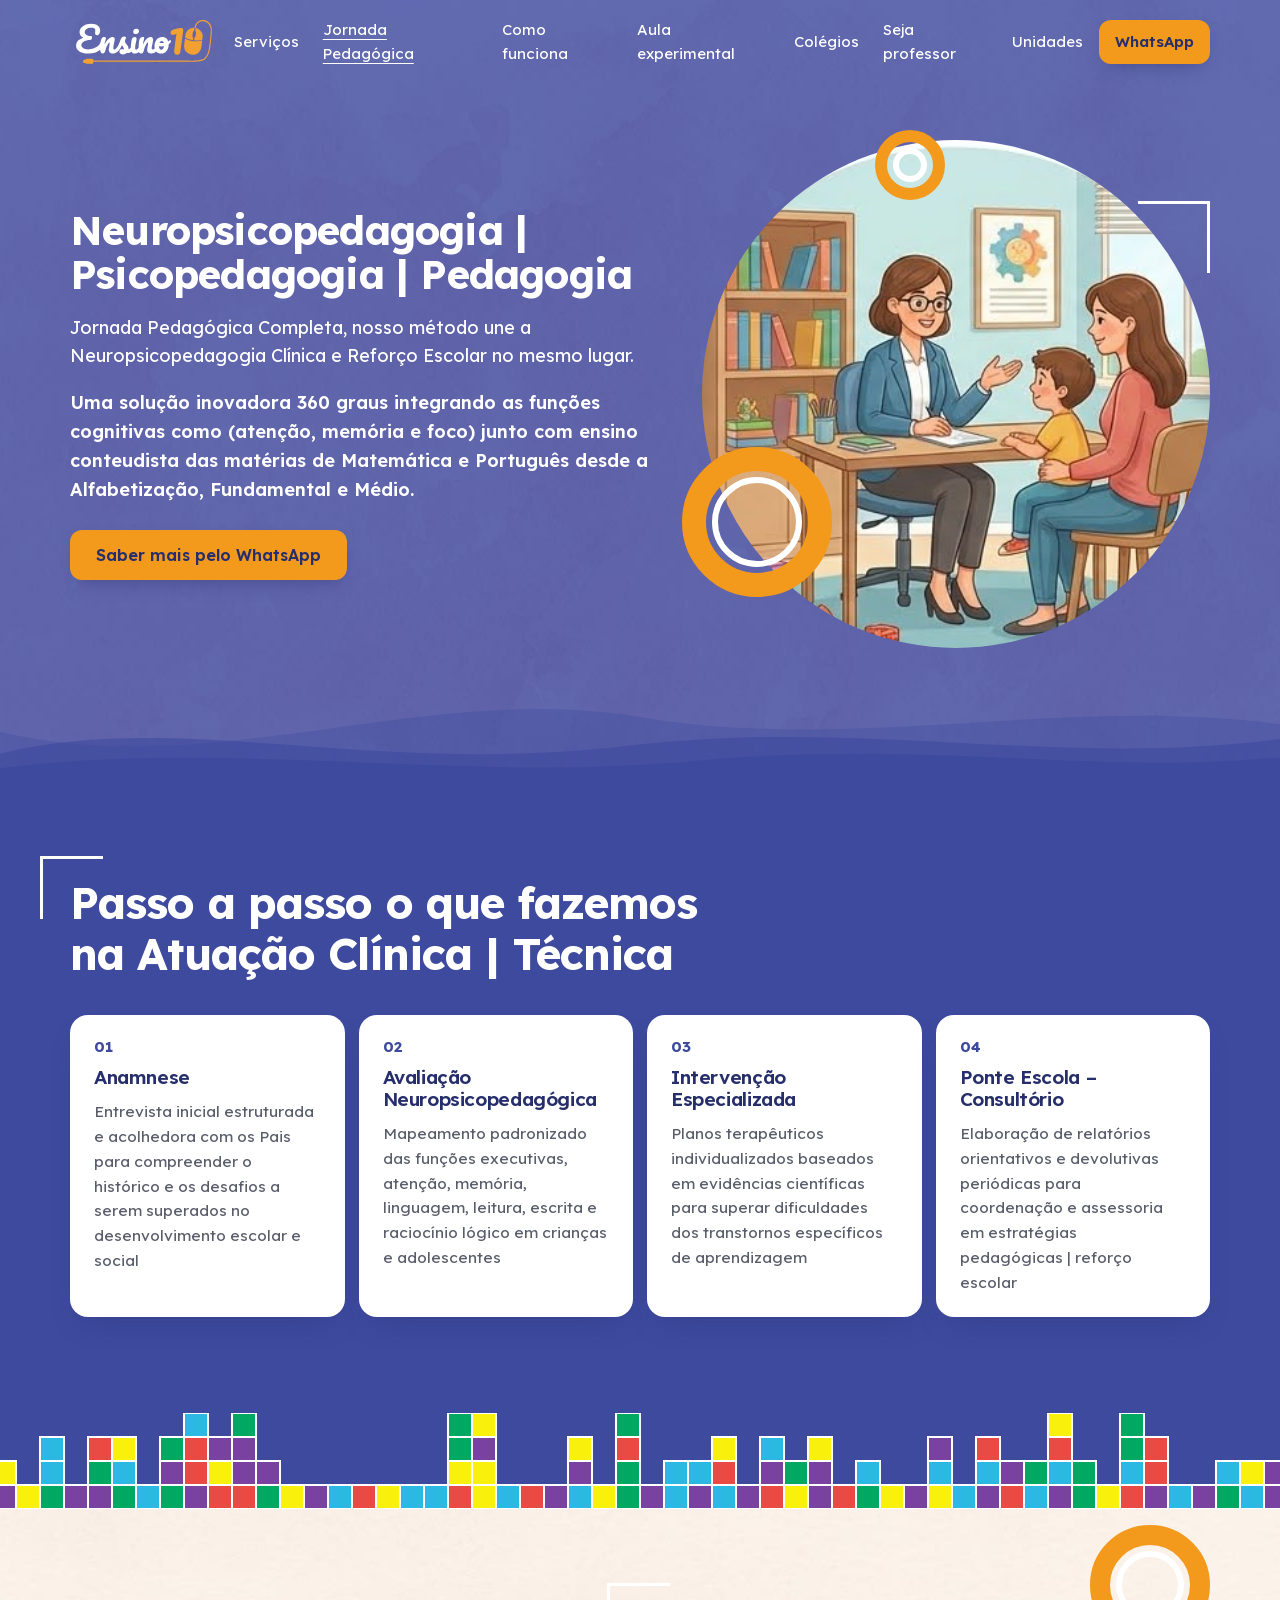
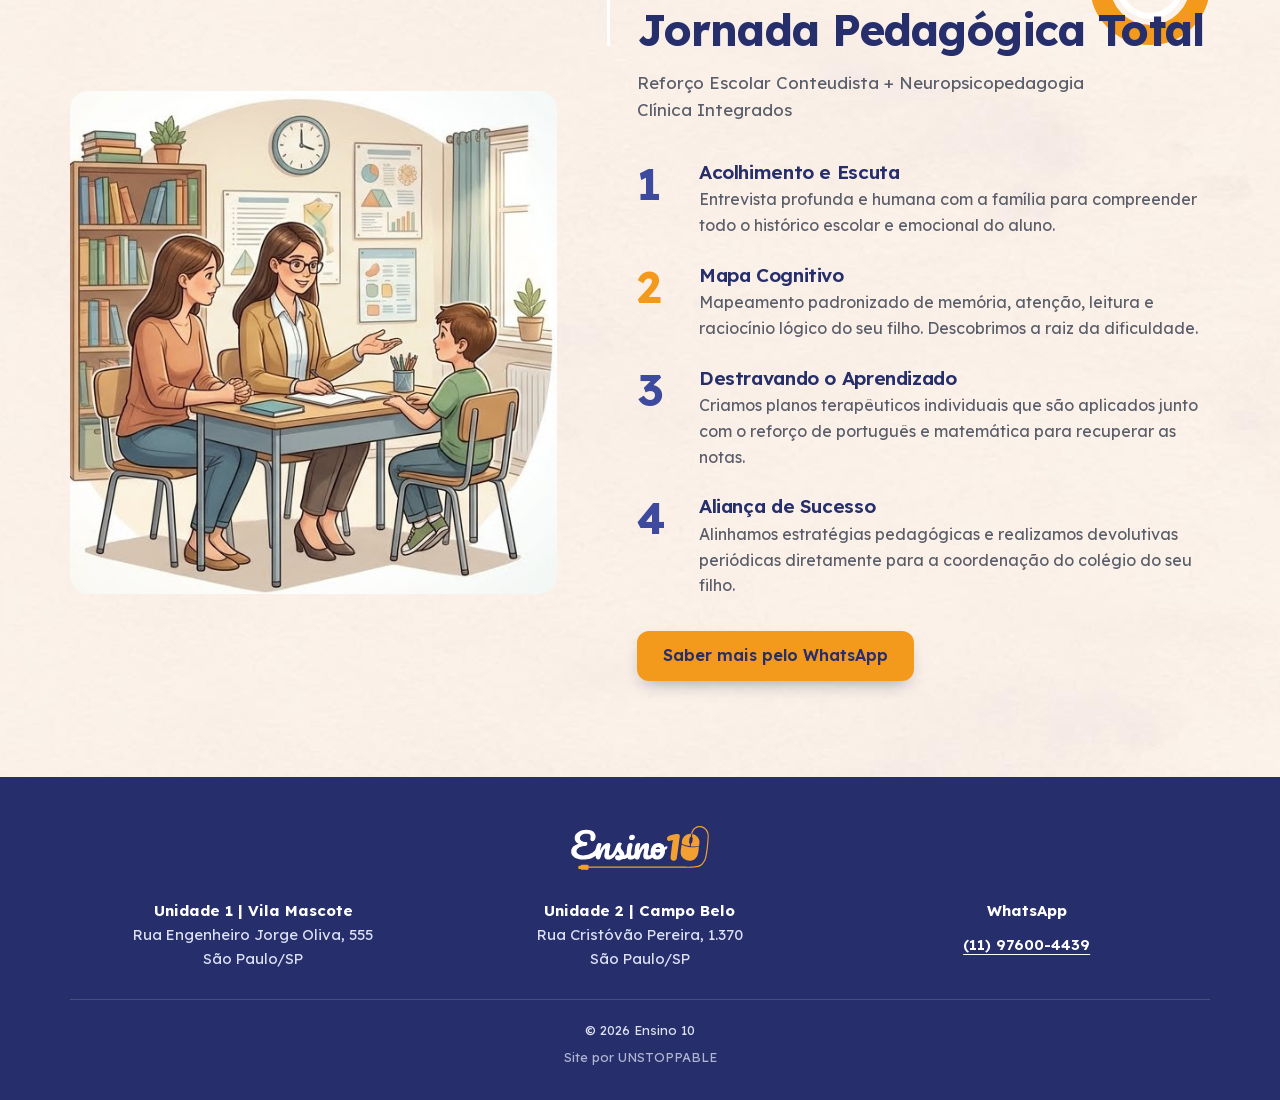
==== jornada-pedagogica.html @ ff5917b1 "feat: pagina da jornada pedagogica, card e faixa na home e menu do celular" ====
<!doctype html>
<html lang="pt-BR">
  <head>
    <meta charset="utf-8">
    <meta name="viewport" content="width=device-width, initial-scale=1, viewport-fit=cover">
    <title>Ensino 10 | Jornada Pedagógica Completa</title>
    <meta name="description" content="Jornada Pedagógica Completa, nosso método une a Neuropsicopedagogia Clínica e Reforço Escolar no mesmo lugar.">
    <link rel="canonical" href="https://ensino10.com.br/jornada-pedagogica.html">
    <meta property="og:type" content="website">
    <meta property="og:locale" content="pt_BR">
    <meta property="og:site_name" content="Ensino 10">
    <meta property="og:url" content="https://ensino10.com.br/jornada-pedagogica.html">
    <meta property="og:title" content="Ensino 10 | Jornada Pedagógica Completa">
    <meta property="og:description" content="Jornada Pedagógica Completa, nosso método une a Neuropsicopedagogia Clínica e Reforço Escolar no mesmo lugar.">
    <meta property="og:image" content="https://ensino10.com.br/og-ensino10.png">
    <meta property="og:image:width" content="1200">
    <meta property="og:image:height" content="630">
    <meta property="og:image:alt" content="Logo da Ensino 10">
    <meta name="theme-color" content="#5F65AA">
    <link rel="icon" href="icone.png" type="image/png">
    <link rel="apple-touch-icon" href="icone.png">
    <link rel="preload" href="lexend-latin.woff2" as="font" type="font/woff2" crossorigin>
    <link rel="preload" href="textura-hero.jpg?v=2" as="image">
    <link rel="stylesheet" href="style.css?v=13">
    <script src="script.js?v=6" defer></script>
  </head>
  <body>
    <a class="pular" href="#conteudo">Pular para o conteúdo</a>

    <header class="topo">
      <div class="wrap topo-in">
        <a class="marca" href="./"><img src="logo-ensino10-branco.svg" alt="Ensino 10" width="210" height="65"></a>
        <button class="btn btn-branco btn-menu" type="button" aria-label="Menu" aria-expanded="false" aria-controls="menu">
          <svg viewBox="0 0 24 24" width="22" height="22" aria-hidden="true"><path d="M3 6h18M3 12h18M3 18h18" fill="none" stroke="currentColor" stroke-width="2" stroke-linecap="round"/></svg>
        </button>
        <nav id="menu" aria-label="Seções">
          <a href="./#servicos">Serviços</a>
          <a href="jornada-pedagogica.html" aria-current="page">Jornada Pedagógica</a>
          <a href="./#como-funciona">Como funciona</a>
          <a href="./#aula-experimental">Aula experimental</a>
          <a href="./#colegios">Colégios</a>
          <a href="./#seja-professor">Seja professor</a>
          <a href="./#unidades">Unidades</a>
        </nav>
        <a class="btn btn-topo" href="https://wa.me/5511976004439" target="_blank" rel="noopener noreferrer">WhatsApp</a>
      </div>
    </header>

    <main id="conteudo">
      <section class="hero" id="inicio">
        <div class="wrap hero-grid">
          <div class="hero-texto">
            <h1 class="h1-longo">Neuropsicopedagogia&nbsp;| Psicopedagogia&nbsp;| Pedagogia</h1>
            <p>Jornada Pedagógica Completa, nosso método une a Neuropsicopedagogia Clínica e Reforço Escolar no mesmo lugar.</p>
            <p class="solucao">Uma solução inovadora 360 graus integrando as funções cognitivas como (atenção, memória e foco) junto com ensino conteudista das matérias de Matemática e Português desde a Alfabetização, Fundamental e Médio.</p>
            <a class="btn" href="https://wa.me/5511976004439?text=Ol%C3%A1!%20Quero%20saber%20sobre%20a%20Jornada%20Pedag%C3%B3gica%20Completa." target="_blank" rel="noopener noreferrer">Saber mais pelo WhatsApp</a>
          </div>
          <div class="hero-foto">
            <span class="anel anel-hero1" aria-hidden="true"></span>
            <span class="anel anel-hero2" aria-hidden="true"></span>
            <span class="cantoneira-hero" aria-hidden="true"></span>
            <img class="arte-redonda" src="fotos/jornada-atuacao.jpg" alt="Ilustração de uma profissional conversando com um menino e a mãe dele em volta de uma mesa, numa sala com estante de livros" width="384" height="384">
          </div>
        </div>
        <svg class="ondas" viewBox="0 0 1440 120" preserveAspectRatio="none" aria-hidden="true">
          <path opacity=".35" d="M0 64C240 120 480 8 720 48s480-24 720 8v64H0z"/>
          <path opacity=".6" d="M0 88c200-48 420 24 700-8s480 24 740-8v48H0z"/>
          <path d="M0 104c260-32 520 16 780-8s460 16 660-4v28H0z"/>
        </svg>
      </section>

      <section class="secao marinho chamada" aria-labelledby="atuacao">
        <div class="wrap">
          <h2 class="titulo" id="atuacao">Passo a passo o que fazemos na Atuação Clínica&nbsp;| Técnica</h2>
          <ol class="caminhos">
            <li>
              <h3>Anamnese</h3>
              <p>Entrevista inicial estruturada e acolhedora com os Pais para compreender o histórico e os desafios a serem superados no desenvolvimento escolar e social</p>
            </li>
            <li>
              <h3>Avaliação Neuropsicopedagógica</h3>
              <p>Mapeamento padronizado das funções executivas, atenção, memória, linguagem, leitura, escrita e raciocínio lógico em crianças e adolescentes</p>
            </li>
            <li>
              <h3>Intervenção Especializada</h3>
              <p>Planos terapêuticos individualizados baseados em evidências científicas para superar dificuldades dos transtornos específicos de aprendizagem</p>
            </li>
            <li>
              <h3>Ponte Escola&nbsp;– Consultório</h3>
              <p>Elaboração de relatórios orientativos e devolutivas periódicas para coordenação e assessoria em estratégias pedagógicas&nbsp;| reforço escolar</p>
            </li>
          </ol>
        </div>
      </section>
      <div class="tetris marinho" aria-hidden="true"></div>

      <section class="secao creme" aria-labelledby="jornada">
        <div class="wrap duas como">
          <span class="anel anel-direita" aria-hidden="true"></span>
          <img class="foto-como" src="fotos/jornada-total.jpg" alt="Ilustração de uma professora conversando com uma mãe e um menino em volta de uma mesa de estudos, numa sala com estante, relógio e cartazes" width="548" height="566" loading="lazy">
          <div>
            <h2 class="titulo" id="jornada">Jornada Pedagógica Total</h2>
            <p class="intro">Reforço Escolar Conteudista + Neuropsicopedagogia Clínica Integrados</p>
            <ol class="passos">
              <li>
                <h3>Acolhimento e Escuta</h3>
                <p>Entrevista profunda e humana com a família para compreender todo o histórico escolar e emocional do aluno.</p>
              </li>
              <li>
                <h3>Mapa Cognitivo</h3>
                <p>Mapeamento padronizado de memória, atenção, leitura e raciocínio lógico do seu filho. Descobrimos a raiz da dificuldade.</p>
              </li>
              <li>
                <h3>Destravando o Aprendizado</h3>
                <p>Criamos planos terapêuticos individuais que são aplicados junto com o reforço de português e matemática para recuperar as notas.</p>
              </li>
              <li>
                <h3>Aliança de Sucesso</h3>
                <p>Alinhamos estratégias pedagógicas e realizamos devolutivas periódicas diretamente para a coordenação do colégio do seu filho.</p>
              </li>
            </ol>
            <div class="professor-cta">
              <a class="btn" href="https://wa.me/5511976004439?text=Ol%C3%A1!%20Quero%20saber%20sobre%20a%20Jornada%20Pedag%C3%B3gica%20Completa." target="_blank" rel="noopener noreferrer">Saber mais pelo WhatsApp</a>
            </div>
          </div>
        </div>
      </section>
    </main>

    <footer class="rodape">
      <div class="wrap">
        <img class="rodape-logo" src="logo-ensino10-branco.svg" alt="Ensino 10" width="210" height="65" loading="lazy">
        <div class="rodape-grid">
          <p><strong>Unidade 1&nbsp;| Vila Mascote</strong><br>Rua Engenheiro Jorge Oliva, 555<br>São Paulo/SP</p>
          <p><strong>Unidade 2&nbsp;| Campo Belo</strong><br>Rua Cristóvão Pereira, 1.370<br>São Paulo/SP</p>
          <p><strong>WhatsApp</strong><br><a href="https://wa.me/5511976004439" target="_blank" rel="noopener noreferrer">(11) 97600-4439</a></p>
        </div>
        <p class="rodape-fim">© <span data-ano>2026</span> Ensino 10 <span class="credito">Site por UNSTOPPABLE</span></p>
      </div>
    </footer>
  </body>
</html>
---- style.css ----
/* Fonte e variáveis */
@font-face {
  font-family: Lexend;
  src: url('lexend-latin.woff2') format('woff2');
  font-weight: 300 700;
  font-display: swap;
}

:root {
  --marinho: #3E4A9E;
  --laranja: #F39A1D;
  --escuro: #262E6B;
  --claro: #DDE1F5;
  --titulo: #262E6B;
  --texto: #5A5E6B;
  --pep: #EEF0F9;
  --cinza: #F8F8F8;
  --borda: #AEB4D2;
  --topo: 68px;
  --pad: 64px;
  --onda: 56px;
  --raio: 18px;
  --sombra: 0 14px 30px -14px rgba(38, 46, 107, .4);
}

@media (min-width: 960px) {
  :root {
    --topo: 84px;
    --pad: 96px;
    --onda: 110px;
  }
}

/* Base */
* {
  box-sizing: border-box;
}

html {
  scroll-behavior: smooth;
  scroll-padding-top: var(--topo);
  -webkit-text-size-adjust: 100%;
}

body {
  margin: 0;
  background: #fff;
  color: var(--texto);
  font: 400 16px/1.6 Lexend, system-ui, sans-serif;
}

main {
  overflow: hidden;
  overflow: clip;
}

h1,
h2,
h3,
p,
blockquote,
ul,
ol {
  margin: 0;
  padding: 0;
}

ul,
ol {
  list-style: none;
}

h1,
h2,
h3 {
  color: var(--titulo);
  font-weight: 700;
  line-height: 1.15;
  letter-spacing: -.02em;
  text-wrap: balance;
}

h2 {
  font-size: 30px;
}

h3 {
  font-size: 19px;
  font-weight: 600;
}

a {
  color: inherit;
  text-underline-offset: 4px;
}

img {
  display: block;
  max-width: 100%;
  height: auto;
}

button,
input {
  font: inherit;
}

a,
button,
input {
  -webkit-tap-highlight-color: transparent;
  touch-action: manipulation;
}

address {
  font-style: normal;
}

:focus-visible {
  outline: 3px solid var(--marinho);
  outline-offset: 3px;
}

/* Nas áreas de fundo escuro o contorno do foco fica branco */
.topo :focus-visible,
.hero :focus-visible,
.form-texto :focus-visible,
.chamada :focus-visible,
.unidade.marinho :focus-visible,
.rodape :focus-visible {
  outline-color: #fff;
}

.wrap {
  position: relative;
  width: min(1140px, 100% - 32px);
  margin-inline: auto;
}

@media (min-width: 960px) {
  h2 {
    font-size: 44px;
  }
}

/* Botões: texto escuro no laranja (o branco não passa no contraste) */
.btn {
  display: inline-flex;
  align-items: center;
  justify-content: center;
  min-height: 50px;
  padding: 12px 26px;
  border: 0;
  border-radius: 12px;
  background: var(--laranja);
  color: var(--escuro);
  font-weight: 600;
  text-align: center;
  text-decoration: none;
  box-shadow: 0 8px 18px -8px rgba(38, 46, 107, .5);
  cursor: pointer;
  transition: background-color .2s, transform .2s;
}

.btn:hover {
  background: #F7AE48;
}

.btn:active {
  transform: translateY(1px);
}

.btn-p {
  min-height: 44px;
  padding: 10px 18px;
  font-size: 14.5px;
}

.btn-topo {
  min-height: 44px;
  padding: 10px 16px;
  font-size: 15px;
}

.btn-branco {
  background: #fff;
}

.btn-branco:hover {
  background: var(--cinza);
}

.btn-largo {
  width: 100%;
}

.btn-marinho {
  background: var(--escuro);
  color: #fff;
}

.btn-marinho:hover {
  background: var(--marinho);
}

/* Estrelas das avaliações */
.estrelas {
  color: var(--laranja);
  letter-spacing: .1em;
}

/* Anéis, cantoneiras e títulos */
.anel {
  position: absolute;
  width: 84px;
  aspect-ratio: 1;
  border: 14px solid var(--laranja);
  border-radius: 50%;
  pointer-events: none;
}

.anel::after {
  content: '';
  position: absolute;
  inset: 4px;
  border: 4px solid #fff;
  border-radius: 50%;
}

.anel-claro {
  border-color: #fff;
}

.anel-claro::after {
  border-color: var(--laranja);
}

.anel-hero1 {
  left: 0;
  bottom: 8%;
  width: 76px;
}

.anel-hero2 {
  left: 30%;
  top: 0;
  width: 44px;
  border-width: 8px;
}

.anel-hero2::after {
  inset: 3px;
  border-width: 3px;
}

.anel-faixa {
  right: 0;
  top: -12px;
  width: 40px;
  border-width: 7px;
  border-color: #fff;
}

.anel-faixa::after {
  inset: 3px;
  border-width: 3px;
  border-color: var(--marinho);
}

.anel-direita {
  right: 0;
  top: calc(16px - var(--pad));
}

.cantoneira-hero {
  position: absolute;
  right: 2%;
  top: 10%;
  width: 52px;
  height: 52px;
  border-top: 3px solid #fff;
  border-right: 3px solid #fff;
}

.titulo {
  position: relative;
}

.titulo::before {
  content: '';
  position: absolute;
  left: -10px;
  top: -16px;
  width: 48px;
  height: 48px;
  border-top: 3px solid #fff;
  border-left: 3px solid #fff;
}

.centro {
  text-align: center;
}

@media (min-width: 960px) {
  .anel {
    width: 120px;
    border-width: 20px;
  }

  .anel::after {
    inset: 6px;
    border-width: 6px;
  }

  .anel-hero1 {
    left: -4%;
    bottom: 10%;
    width: 150px;
    border-width: 24px;
  }

  .anel-hero2 {
    left: 34%;
    top: -2%;
    width: 70px;
    border-width: 12px;
  }

  .anel-faixa {
    width: 52px;
    border-width: 9px;
    right: 4%;
    top: -8px;
  }

  .cantoneira-hero {
    width: 72px;
    height: 72px;
    right: 0;
    top: 12%;
  }

  .titulo::before {
    left: -30px;
    top: -22px;
    width: 60px;
    height: 60px;
  }
}

/* Seções: espaçamento, fundos e colunas (os fundos também valem para os separadores e os cards) */
.secao {
  padding: var(--pad) 0;
}

.creme {
  background: #F9F0E8 url('textura-creme.jpg?v=2') center / cover;
}

.laranja-tex {
  background: #F6DFC3 url('textura-laranja.jpg') center / cover;
}

.destaque {
  background: var(--laranja);
}

.pep {
  background: var(--pep);
}

.cinza {
  background: var(--cinza);
}

.marinho {
  background-color: var(--marinho);
  color: #fff;
}

.laranja {
  background-color: var(--laranja);
  color: var(--escuro);
}

.marinho .titulo,
.faixa-marinho .titulo {
  color: #fff;
}

.intro {
  max-width: 46ch;
  margin-top: 14px;
  font-size: 17px;
}

.duas {
  display: grid;
  gap: 36px;
}

@media (min-width: 960px) {
  .duas {
    grid-template-columns: 1fr 1fr;
    gap: 80px;
  }
}

/* Separador Tetris: os blocos vêm do script.js */
.tetris {
  height: 64px;
}

.tetris svg {
  display: block;
  width: 100%;
  height: 100%;
}

.tetris rect {
  stroke: #fff;
  stroke-width: 2;
}

.tetris.anima rect {
  opacity: 0;
  transform: translateY(-120px);
}

.tetris.anima.visivel rect {
  animation: cair .55s cubic-bezier(.3, 1.25, .6, 1) forwards;
  animation-delay: calc(var(--i) * 35ms);
}

@keyframes cair {
  to {
    opacity: 1;
    transform: none;
  }
}

@media (min-width: 960px) {
  .tetris {
    height: 96px;
  }
}

/* Link para pular para o conteúdo */
.pular {
  position: fixed;
  left: 16px;
  top: -80px;
  z-index: 30;
  padding: 12px 16px;
  background: var(--marinho);
  color: #fff;
}

.pular:focus {
  top: 12px;
}

/* Topo: divide a textura com o hero, alinhada para não ter emenda */
.topo,
.hero {
  background: #5F65AA url('textura-hero.jpg?v=2') center top / max(1500px, 100%) auto;
}

.topo {
  position: sticky;
  top: 0;
  z-index: 20;
}

.topo-in {
  display: flex;
  align-items: center;
  justify-content: space-between;
  gap: 16px;
  min-height: var(--topo);
}

.marca {
  display: flex;
  align-items: center;
  min-height: 44px;
}

.marca img {
  width: 118px;
}

.topo nav {
  display: none;
}

.topo nav a {
  display: flex;
  align-items: center;
  min-height: 44px;
  color: #fff;
  text-decoration: none;
}

.topo nav a:hover {
  color: var(--laranja);
}

/* Página atual: sublinhado, porque o laranja não passa no contraste sobre a textura do topo */
.topo nav a[aria-current] {
  text-decoration: underline;
}

/* No HTML o botão vem antes da lista, para o teclado chegar nos links depois de abrir; na tela, fica no fim */
.btn-menu {
  order: 1;
  width: 44px;
  min-height: 44px;
  padding: 0;
}

@media (max-width: 959.98px) {
  .topo-in {
    gap: 8px;
  }

  .marca {
    margin-right: auto;
  }

  .menu-aberto nav {
    display: grid;
    position: absolute;
    top: 100%;
    left: -16px;
    right: -16px;
    padding: 8px 16px 16px;
    background: var(--escuro);
  }
}

@media (min-width: 960px) {
  .marca img {
    width: 150px;
  }

  .topo nav {
    display: flex;
    gap: 24px;
    font-size: 15px;
  }

  .btn-menu {
    display: none;
  }
}

/* Hero */
.hero {
  position: relative;
  padding: 32px 0 calc(var(--onda) + 24px);
  background-position: center calc(var(--topo) * -1);
  color: #fff;
}

.hero-grid {
  display: grid;
  gap: 24px;
}

.hero h1 {
  color: #fff;
  font-size: clamp(32px, 8.4vw, 54px);
  line-height: 1.1;
}

/* Título da Jornada: "Neuropsicopedagogia" não quebra e precisa caber na coluna */
.hero .h1-longo {
  font-size: clamp(24px, 7.6vw, 40px);
}

.hero-texto p {
  max-width: 36em;
  margin-top: 18px;
  font-size: 17px;
}

.solucao {
  font-weight: 600;
}

.hero-texto .btn {
  width: 100%;
  margin-top: 26px;
}

/* Números da escola: branco, porque o laranja não passa no contraste sobre a textura */
.numeros {
  display: flex;
  gap: 20px;
  margin-top: 26px;
}

.numeros li {
  display: grid;
  font-size: 15px;
  line-height: 1.3;
}

.numeros li + li {
  padding-left: 20px;
  border-left: 2px solid var(--laranja);
}

.numeros strong {
  font-size: clamp(28px, 7vw, 40px);
  line-height: 1.1;
  letter-spacing: -.02em;
}

.hero-texto .nota {
  display: flex;
  flex-wrap: wrap;
  align-items: center;
  gap: 4px 12px;
  margin-top: 22px;
  font-size: 15px;
}

.nota strong {
  font-size: 24px;
}

.hero-foto {
  position: relative;
  width: min(100%, 520px);
  margin-inline: auto;
}

.hero-foto img {
  width: 100%;
}

.hero-foto .arte-redonda {
  border-radius: 50%;
}

.ondas {
  position: absolute;
  left: 0;
  bottom: -1px;
  width: 100%;
  height: var(--onda);
  fill: var(--marinho);
}

@media (min-width: 640px) {
  .hero-texto .btn {
    width: auto;
  }
}

@media (min-width: 960px) {
  .hero {
    padding-top: 56px;
  }

  .hero-grid {
    grid-template-columns: 1.15fr 1fr;
    align-items: center;
    gap: 48px;
  }

  .hero-texto p {
    font-size: 18px;
  }
}

/* Serviços */
.faixa-marinho {
  padding: 20px 0 120px;
  background: var(--marinho);
}

.servicos {
  padding-bottom: var(--pad);
}

.cards {
  display: grid;
  gap: 24px;
  margin-top: -120px;
}

.card {
  display: flex;
  flex-direction: column;
  align-items: center;
  gap: 14px;
  text-align: center;
}

.card-foto {
  width: 100%;
  aspect-ratio: 3/2;
  object-fit: cover;
  border: 10px solid #fff;
  border-radius: var(--raio);
  background: #fff;
  box-shadow: var(--sombra);
}

.card-arte {
  display: grid;
  place-items: center;
  background-color: var(--laranja);
  background-image: url('padrao.png');
  color: var(--escuro);
  font-size: 44px;
  font-weight: 700;
}

.card h3 {
  margin-top: 10px;
  font-size: 20px;
}

.card p {
  padding: 0 10px;
  font-size: 15.5px;
}

.card .btn {
  margin-top: auto;
}

.card-destaque {
  padding: 10px 10px 24px;
  border: 3px solid var(--laranja);
  border-radius: calc(var(--raio) + 8px);
  background: #fff;
  box-shadow: var(--sombra);
}

.card-destaque .card-foto {
  border: 0;
  box-shadow: none;
}

.card-corpo {
  display: flex;
  flex-direction: column;
  align-items: center;
  gap: 12px;
}

.etiqueta {
  padding: 4px 12px;
  border-radius: 8px;
  background: var(--escuro);
  color: #fff;
  font-size: 13px;
  font-weight: 600;
}

.card-destaque h3 {
  margin-top: 0;
}

@media (min-width: 640px) {
  .cards {
    grid-template-columns: repeat(2, minmax(0, 1fr));
  }

  .card-destaque {
    grid-column: 1/-1;
    display: grid;
    grid-template-columns: minmax(0, 1fr) minmax(0, 1.15fr);
    align-items: center;
    gap: 28px;
    padding: 10px 32px 10px 10px;
    text-align: left;
  }

  .card-destaque .card-corpo {
    align-items: flex-start;
  }

  .card-destaque p {
    padding: 0;
  }
}

@media (min-width: 960px) {
  .faixa-marinho {
    padding-top: 40px;
    padding-bottom: 150px;
  }

  .cards {
    grid-template-columns: repeat(3, minmax(0, 1fr));
    gap: 32px;
    margin-top: -150px;
  }

  .card-destaque {
    grid-template-columns: minmax(0, 1fr) minmax(0, 1.6fr);
    gap: 40px;
  }
}

/* Faixa da Jornada Pedagógica (home) */
.chamada-texto {
  max-width: 46ch;
  margin-bottom: 56px;
  color: #fff;
  font-size: 19px;
  font-weight: 600;
  line-height: 1.5;
}

@media (min-width: 960px) {
  .chamada-texto {
    font-size: 23px;
  }
}

/* Como funciona */
.foto-como {
  width: min(100%, 440px);
  margin-inline: auto;
  border-radius: var(--raio);
}

.passos {
  display: grid;
  gap: 26px;
  margin-top: 30px;
  counter-reset: passo;
}

.passos li {
  display: grid;
  grid-template-columns: 48px 1fr;
  align-content: start;
  column-gap: 14px;
  counter-increment: passo;
}

.passos li::before {
  content: counter(passo);
  grid-row: span 2;
  color: var(--marinho);
  font-size: 44px;
  font-weight: 700;
  line-height: 1;
}

.passos li:nth-child(2)::before {
  color: var(--laranja);
}

.passos p {
  margin-top: 4px;
}

@media (min-width: 960px) {
  .como {
    grid-template-columns: .85fr 1fr;
    align-items: center;
  }

  .foto-como {
    width: 100%;
  }

  .passos {
    padding-top: 8px;
  }
}

/* Método PEP */
.pilares-titulo {
  color: var(--texto);
  font-size: 15px;
}

.pilares {
  display: grid;
  grid-template-columns: repeat(2, minmax(0, 1fr));
  gap: 24px 16px;
  margin-top: 16px;
  counter-reset: pilar;
}

.pilares li {
  display: flex;
  flex-direction: column;
  align-items: center;
  gap: 12px;
  color: var(--titulo);
  font-weight: 600;
  text-align: center;
  counter-increment: pilar;
}

.pilares li::before {
  content: counter(pilar);
  display: grid;
  place-items: center;
  width: 64px;
  height: 64px;
  border: 4px solid #fff;
  border-radius: 14px;
  background: var(--laranja);
  color: var(--escuro);
  font-size: 26px;
  font-weight: 700;
  box-shadow: 0 8px 16px -10px rgba(38, 46, 107, .5);
}

.pilares li:nth-child(even)::before {
  background: var(--marinho);
  color: #fff;
}

.pilares li:last-child {
  grid-column: 1/-1;
}

@media (min-width: 960px) {
  .pilares {
    grid-template-columns: repeat(6, minmax(0, 1fr));
    align-self: center;
  }

  .pilares li {
    grid-column: span 2;
  }

  .pilares li:nth-child(4) {
    grid-column: 2/4;
  }

  .pilares li:last-child {
    grid-column: 4/6;
  }
}

/* Matérias */
.materias {
  display: grid;
  gap: 36px;
}

.lista-materias {
  display: grid;
  grid-template-columns: repeat(3, minmax(0, 1fr));
  gap: 28px 12px;
}

.lista-materias li {
  display: flex;
  flex-direction: column;
  align-items: center;
  gap: 10px;
  color: var(--titulo);
  font-size: 15px;
  font-weight: 600;
  text-align: center;
}

.lista-materias img {
  width: 56px;
  height: 56px;
}

@media (min-width: 960px) {
  .materias {
    grid-template-columns: 1.3fr 1fr;
    align-items: center;
  }

  .materias h2 {
    order: 2;
    text-align: center;
  }

  .lista-materias img {
    width: 64px;
    height: 64px;
  }
}

/* Aula experimental e formulário */
.form-texto p {
  margin-top: 12px;
  color: var(--claro);
  font-size: 17px;
}

.direto a {
  display: inline-flex;
  align-items: center;
  min-height: 44px;
  color: #fff;
  font-weight: 600;
}

.form {
  display: grid;
  gap: 22px;
  padding: 24px 18px;
  border-radius: var(--raio);
  background: #fff;
  color: var(--titulo);
  box-shadow: 0 24px 50px -24px rgba(0, 0, 0, .6);
}

.campo {
  display: grid;
  align-content: start;
  gap: 8px;
  min-width: 0;
  margin: 0;
  padding: 0;
  border: 0;
}

.campo label,
.campo legend {
  padding: 0;
  color: var(--escuro);
  font-size: 15px;
  font-weight: 600;
}

legend span {
  color: var(--texto);
  font-weight: 400;
}

.campo input:not([type=checkbox], [type=radio]) {
  width: 100%;
  height: 52px;
  padding: 10px 14px;
  border: 1.5px solid var(--borda);
  border-radius: 10px;
  background: #fff;
  color: var(--titulo);
}

.campo input:focus {
  border-color: var(--marinho);
}

input[type=date] {
  display: block;
  min-width: 0;
  appearance: none;
  -webkit-appearance: none;
  text-align: left;
}

input::-webkit-date-and-time-value {
  text-align: left;
}

.campo small {
  font-size: 13px;
}

.opcoes {
  display: flex;
  flex-wrap: wrap;
  gap: 8px;
  margin-top: 10px;
}

.opcao {
  position: relative;
}

.opcao input {
  position: absolute;
  inset: 0;
  width: 100%;
  height: 100%;
  margin: 0;
  opacity: 0;
  cursor: pointer;
}

.opcao span {
  display: flex;
  align-items: center;
  min-height: 44px;
  padding: 8px 16px;
  border: 1.5px solid var(--borda);
  border-radius: 10px;
  font-size: 15px;
  transition: background-color .2s, border-color .2s, color .2s;
}

.opcao:hover span {
  border-color: var(--marinho);
}

.opcao input:checked + span {
  border-color: var(--marinho);
  background: var(--marinho);
  color: #fff;
}

.opcao input:focus-visible + span {
  outline: 3px solid var(--laranja);
  outline-offset: 2px;
}

.form-nota {
  font-size: 13.5px;
}

#form-status a {
  display: inline-flex;
  align-items: center;
  min-height: 44px;
  color: var(--marinho);
  font-weight: 600;
}

@media (min-width: 640px) {
  .form {
    padding: 32px;
  }
}

@media (min-width: 960px) {
  .form-grid {
    grid-template-columns: .85fr 1.15fr;
  }

  .form-texto {
    position: sticky;
    top: 130px;
    align-self: start;
  }

  .form {
    grid-template-columns: 1fr 1fr;
    padding: 40px;
  }

  .form .largo,
  .form .btn,
  .form p,
  .form noscript {
    grid-column: 1/-1;
  }
}

/* Depoimentos */
.depoimentos {
  display: grid;
  gap: 72px 24px;
  margin-top: 80px;
}

.depo {
  position: relative;
  display: flex;
  flex-direction: column;
  align-items: center;
  gap: 10px;
  padding: 60px 24px 32px;
  border-radius: var(--raio);
  background-image: url('padrao.png');
  text-align: center;
  box-shadow: var(--sombra);
}

.avatar {
  position: absolute;
  left: 50%;
  top: 0;
  width: 88px;
  height: 88px;
  object-fit: cover;
  border: 6px solid #fff;
  border-radius: 50%;
  background: var(--laranja);
  transform: translate(-50%, -50%);
  box-shadow: 0 8px 18px -10px rgba(38, 46, 107, .5);
}

.depo h3 {
  color: inherit;
}

.depo .estrelas {
  font-size: 18px;
}

.depo.laranja .estrelas {
  color: var(--escuro);
}

.depo blockquote {
  font-size: 16px;
  font-style: italic;
}

@media (min-width: 640px) {
  .depoimentos {
    grid-template-columns: repeat(2, minmax(0, 1fr));
  }
}

/* Colégios atendidos */
.colegios {
  width: min(100%, 420px);
  margin: 36px auto 0;
}

@media (min-width: 640px) {
  .colegios {
    width: 100%;
    max-width: 1000px;
  }
}

/* Seja professor */
.destaque,
.destaque .titulo {
  color: var(--escuro);
}

.destaque h2 {
  font-size: clamp(34px, 8.6vw, 60px);
}

.destaque .intro {
  font-size: 18px;
}

.professora {
  display: none;
}

.caminhos {
  display: grid;
  gap: 14px;
  margin-top: 36px;
  counter-reset: caminho;
}

.caminhos li {
  display: flex;
  flex-direction: column;
  gap: 10px;
  padding: 22px 24px;
  border-radius: var(--raio);
  background: #fff;
  color: var(--escuro);
  font-size: 18px;
  font-weight: 600;
  line-height: 1.35;
  box-shadow: var(--sombra);
  counter-increment: caminho;
}

.caminhos li::before {
  content: '0' counter(caminho);
  color: var(--marinho);
  font-size: 15px;
  font-weight: 700;
}

.caminhos p {
  color: var(--texto);
  font-size: 15.5px;
  font-weight: 400;
  line-height: 1.6;
}

.professor-cta {
  display: flex;
  flex-direction: column;
  align-items: flex-start;
  gap: 4px;
  margin-top: 32px;
}

.email-texto {
  font-size: 15px;
}

.email-texto a {
  display: inline-flex;
  align-items: center;
  min-height: 44px;
  font-weight: 600;
  overflow-wrap: anywhere;
}

@media (min-width: 640px) {
  .caminhos {
    grid-template-columns: repeat(2, minmax(0, 1fr));
  }
}

@media (min-width: 960px) {
  .professor-topo {
    align-items: end;
  }

  .professora {
    display: block;
    justify-self: end;
    width: min(100%, 300px);
    margin-bottom: -36px;
  }

  .professora img {
    width: 100%;
  }

  .caminhos {
    grid-template-columns: repeat(4, minmax(0, 1fr));
  }
}

/* Unidades */
.unidades {
  display: grid;
  gap: 24px;
  margin-top: 40px;
}

.unidade {
  display: flex;
  flex-direction: column;
  align-items: center;
  gap: 12px;
  padding: 40px 24px;
  border-radius: var(--raio);
  background-image: url('padrao.png');
  text-align: center;
  box-shadow: var(--sombra);
}

.unidade h3 {
  color: inherit;
  font-size: 24px;
}

@media (min-width: 640px) {
  .unidades {
    grid-template-columns: repeat(2, minmax(0, 1fr));
  }
}

/* Rodapé */
.rodape {
  padding: 48px 0 32px;
  background: var(--escuro);
  color: var(--claro);
  text-align: center;
  font-size: 15px;
}

.rodape-logo {
  width: 150px;
  margin: 0 auto 28px;
}

.rodape-grid {
  display: grid;
  gap: 20px;
}

.rodape strong {
  color: #fff;
}

.rodape a {
  display: inline-flex;
  align-items: center;
  min-height: 44px;
  color: #fff;
  font-weight: 600;
}

.rodape-fim {
  margin-top: 28px;
  padding-top: 20px;
  border-top: 1px solid rgba(255, 255, 255, .15);
  font-size: 13px;
}

.credito {
  display: block;
  margin-top: 6px;
  opacity: .75;
}

@media (min-width: 640px) {
  .rodape-grid {
    grid-template-columns: repeat(3, minmax(0, 1fr));
  }
}

/* Movimento reduzido */
@media (prefers-reduced-motion: reduce) {
  html {
    scroll-behavior: auto;
  }

  * {
    transition: none !important;
  }

  .tetris rect {
    animation: none !important;
    opacity: 1 !important;
    transform: none !important;
  }
}
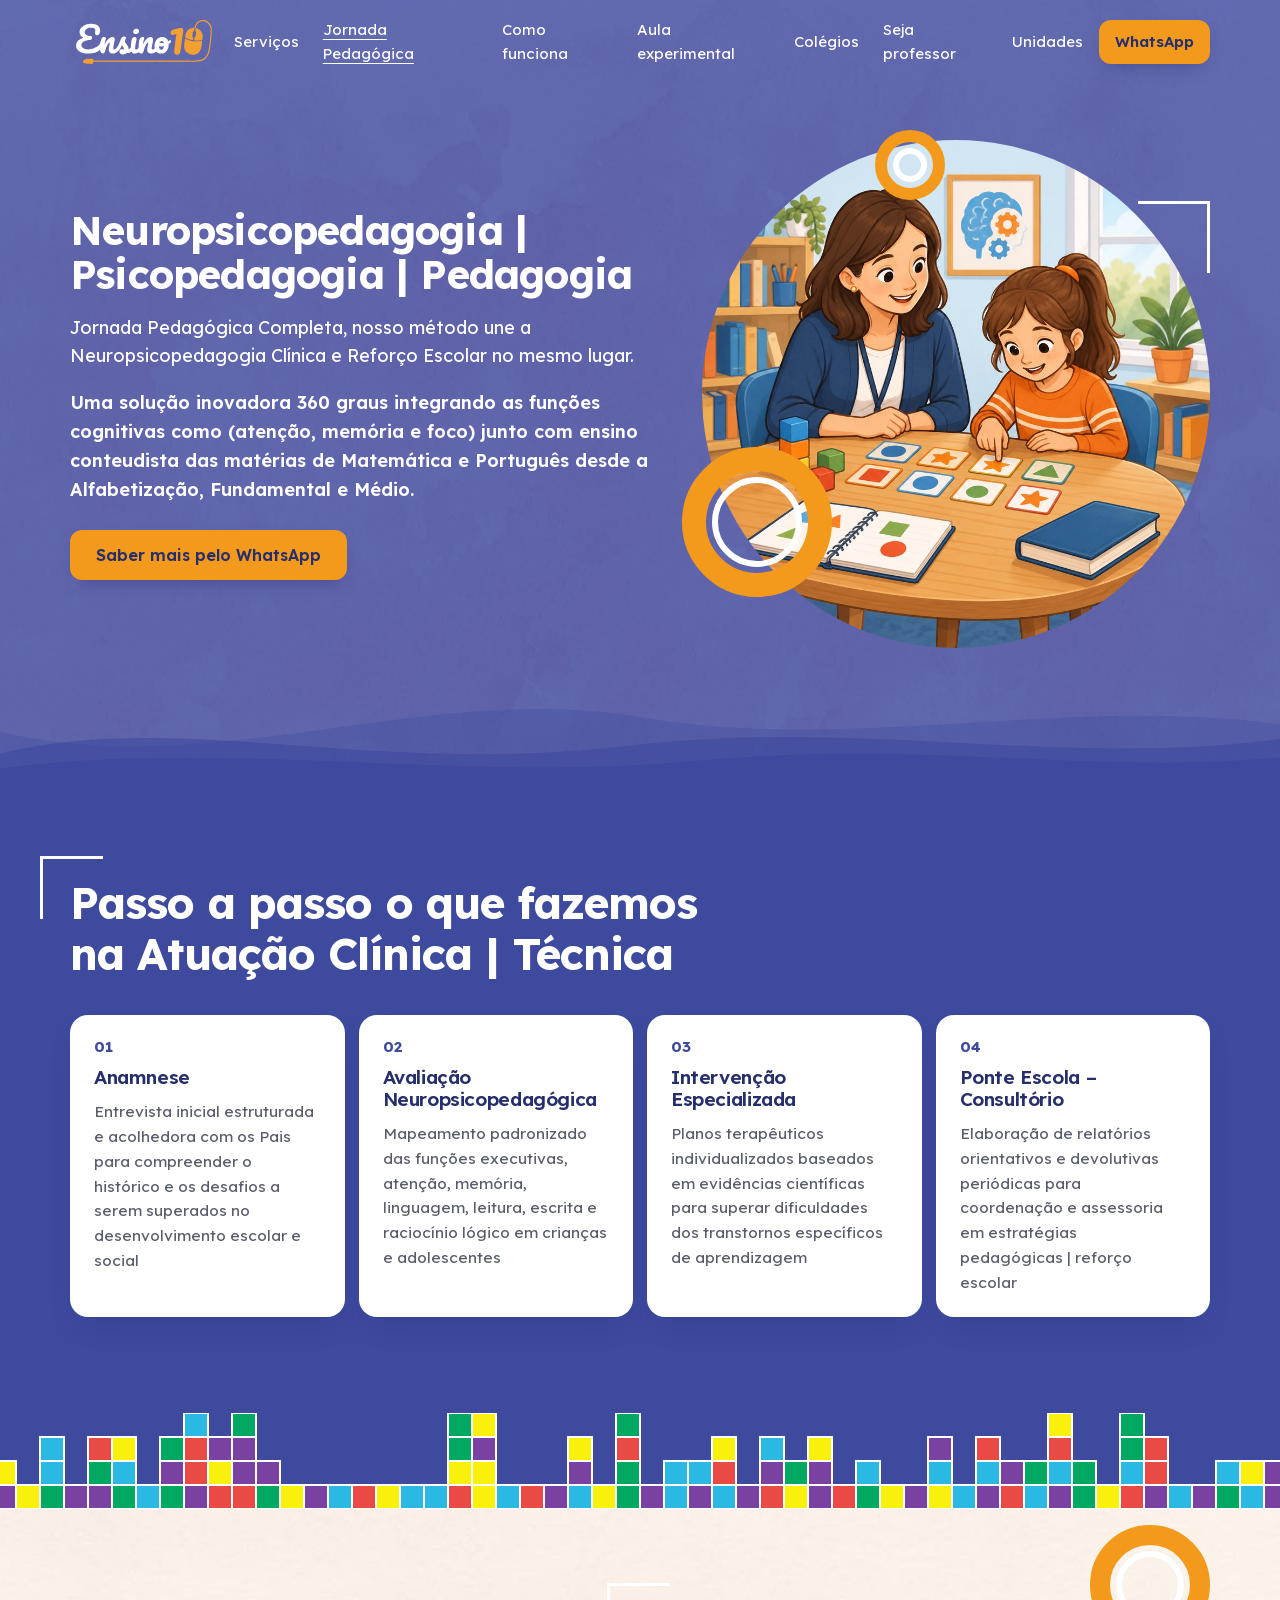
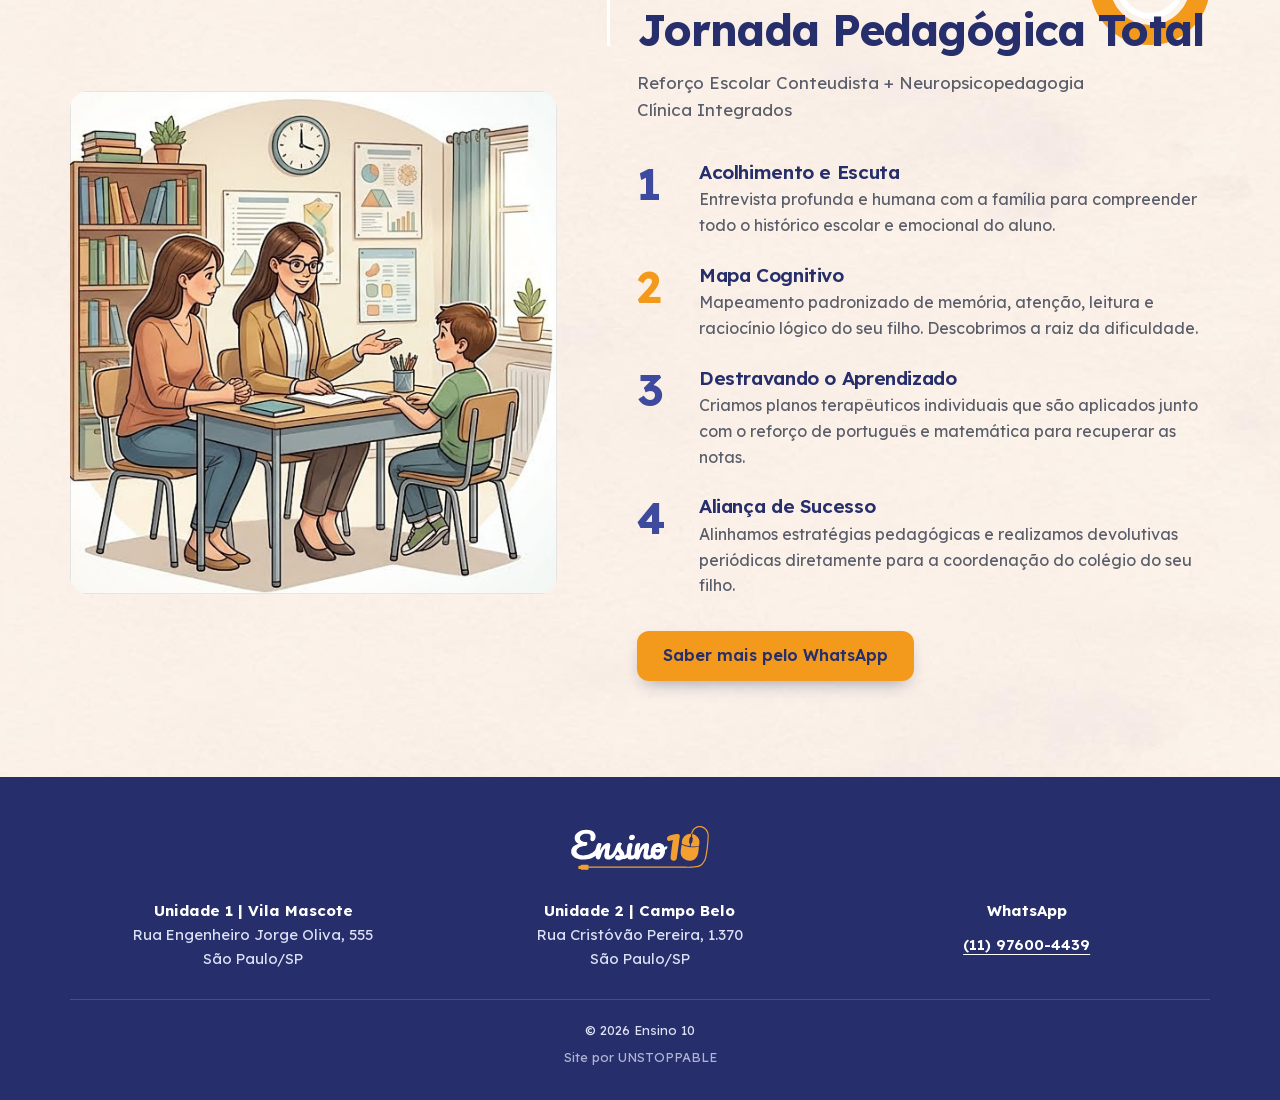
==== commit 3bda9109: "feat: desenhos mais nitidos e imagem nova no topo da jornada pedagogica" ====
--- a/jornada-pedagogica.html
+++ b/jornada-pedagogica.html
@@ -59,7 +59,7 @@
             <span class="anel anel-hero1" aria-hidden="true"></span>
             <span class="anel anel-hero2" aria-hidden="true"></span>
             <span class="cantoneira-hero" aria-hidden="true"></span>
-            <img class="arte-redonda" src="fotos/jornada-atuacao.jpg" alt="Ilustração de uma profissional conversando com um menino e a mãe dele em volta de uma mesa, numa sala com estante de livros" width="384" height="384">
+            <img class="arte-redonda" src="fotos/jornada-topo.jpg" alt="Ilustração de uma profissional e uma menina fazendo um jogo da memória com formas coloridas, com blocos, um caderno e um livro na mesa, numa sala com estante e um quadro de um cérebro com engrenagens" width="942" height="942">
           </div>
         </div>
         <svg class="ondas" viewBox="0 0 1440 120" preserveAspectRatio="none" aria-hidden="true">
@@ -97,7 +97,7 @@
       <section class="secao creme" aria-labelledby="jornada">
         <div class="wrap duas como">
           <span class="anel anel-direita" aria-hidden="true"></span>
-          <img class="foto-como" src="fotos/jornada-total.jpg" alt="Ilustração de uma professora conversando com uma mãe e um menino em volta de uma mesa de estudos, numa sala com estante, relógio e cartazes" width="548" height="566" loading="lazy">
+          <img class="foto-como" src="fotos/jornada-total.jpg?v=2" alt="Ilustração de uma professora conversando com uma mãe e um menino em volta de uma mesa de estudos, numa sala com estante, relógio e cartazes" width="1096" height="1132" loading="lazy">
           <div>
             <h2 class="titulo" id="jornada">Jornada Pedagógica Total</h2>
             <p class="intro">Reforço Escolar Conteudista + Neuropsicopedagogia Clínica Integrados</p>
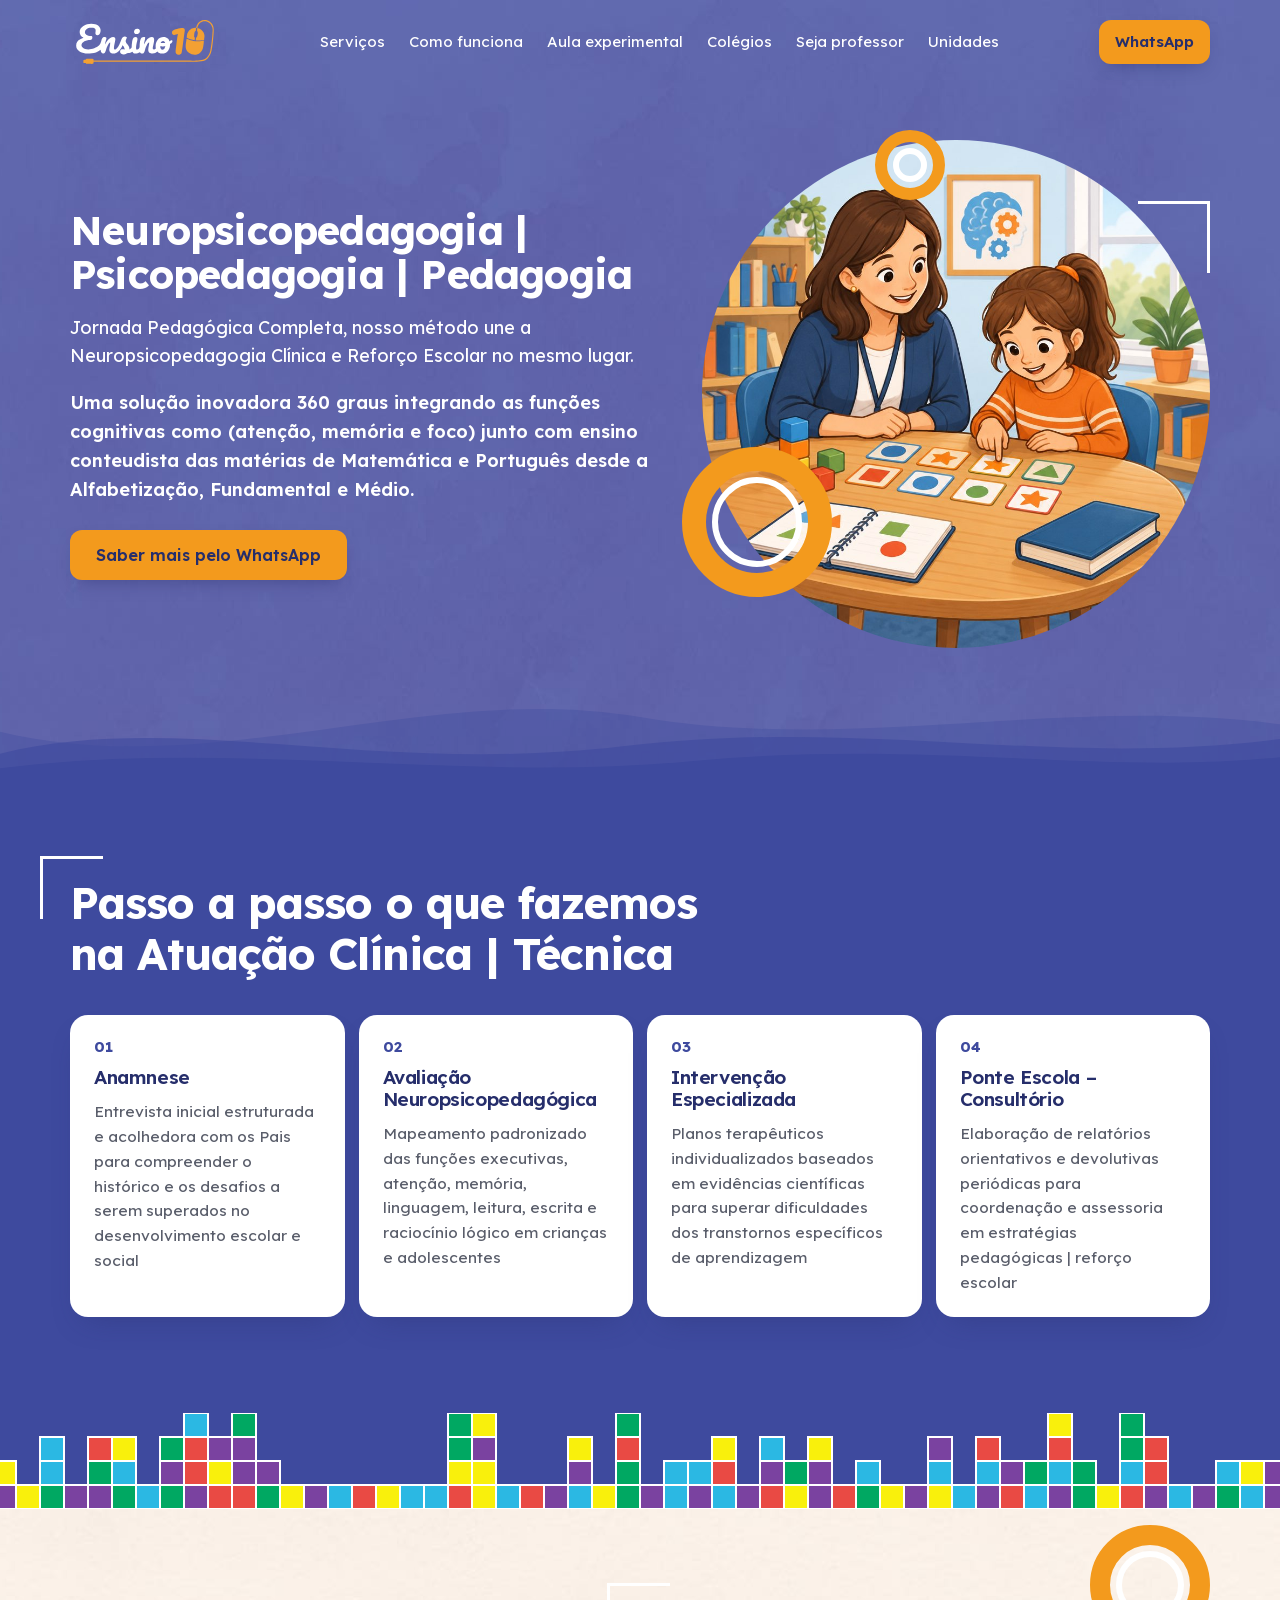
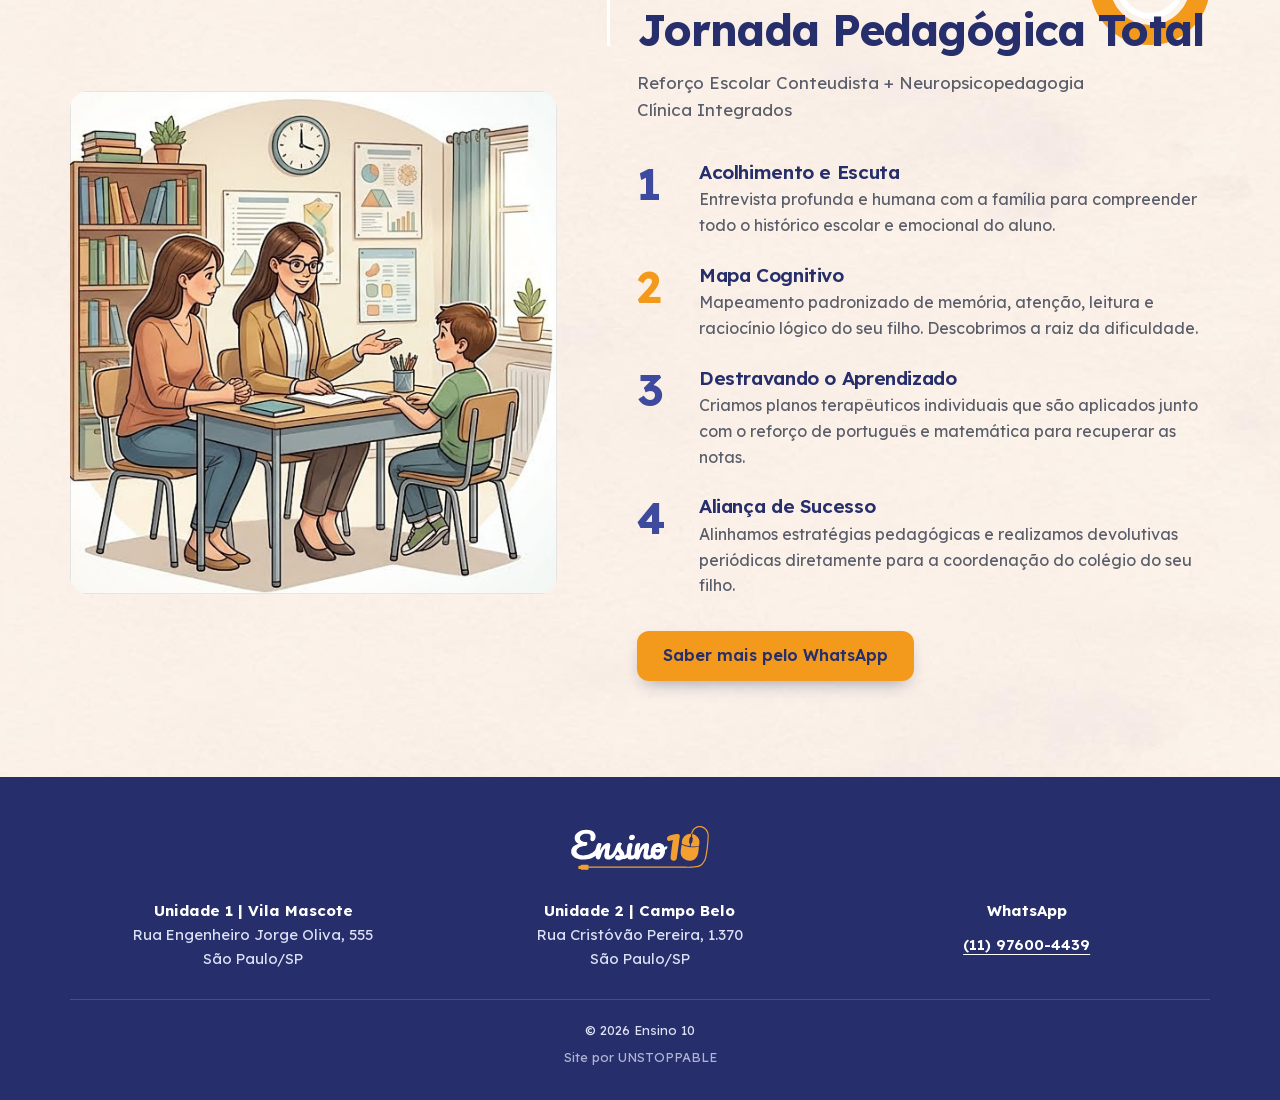
==== commit 255f527d: "fix: jornada pedagogica fora do menu do topo" ====
--- a/jornada-pedagogica.html
+++ b/jornada-pedagogica.html
@@ -21,7 +21,7 @@
     <link rel="apple-touch-icon" href="icone.png">
     <link rel="preload" href="lexend-latin.woff2" as="font" type="font/woff2" crossorigin>
     <link rel="preload" href="textura-hero.jpg?v=2" as="image">
-    <link rel="stylesheet" href="style.css?v=13">
+    <link rel="stylesheet" href="style.css?v=14">
     <script src="script.js?v=6" defer></script>
   </head>
   <body>
@@ -35,7 +35,6 @@
         </button>
         <nav id="menu" aria-label="Seções">
           <a href="./#servicos">Serviços</a>
-          <a href="jornada-pedagogica.html" aria-current="page">Jornada Pedagógica</a>
           <a href="./#como-funciona">Como funciona</a>
           <a href="./#aula-experimental">Aula experimental</a>
           <a href="./#colegios">Colégios</a>
--- a/style.css
+++ b/style.css
@@ -506,11 +506,6 @@
   color: var(--laranja);
 }
 
-/* Página atual: sublinhado, porque o laranja não passa no contraste sobre a textura do topo */
-.topo nav a[aria-current] {
-  text-decoration: underline;
-}
-
 /* No HTML o botão vem antes da lista, para o teclado chegar nos links depois de abrir; na tela, fica no fim */
 .btn-menu {
   order: 1;
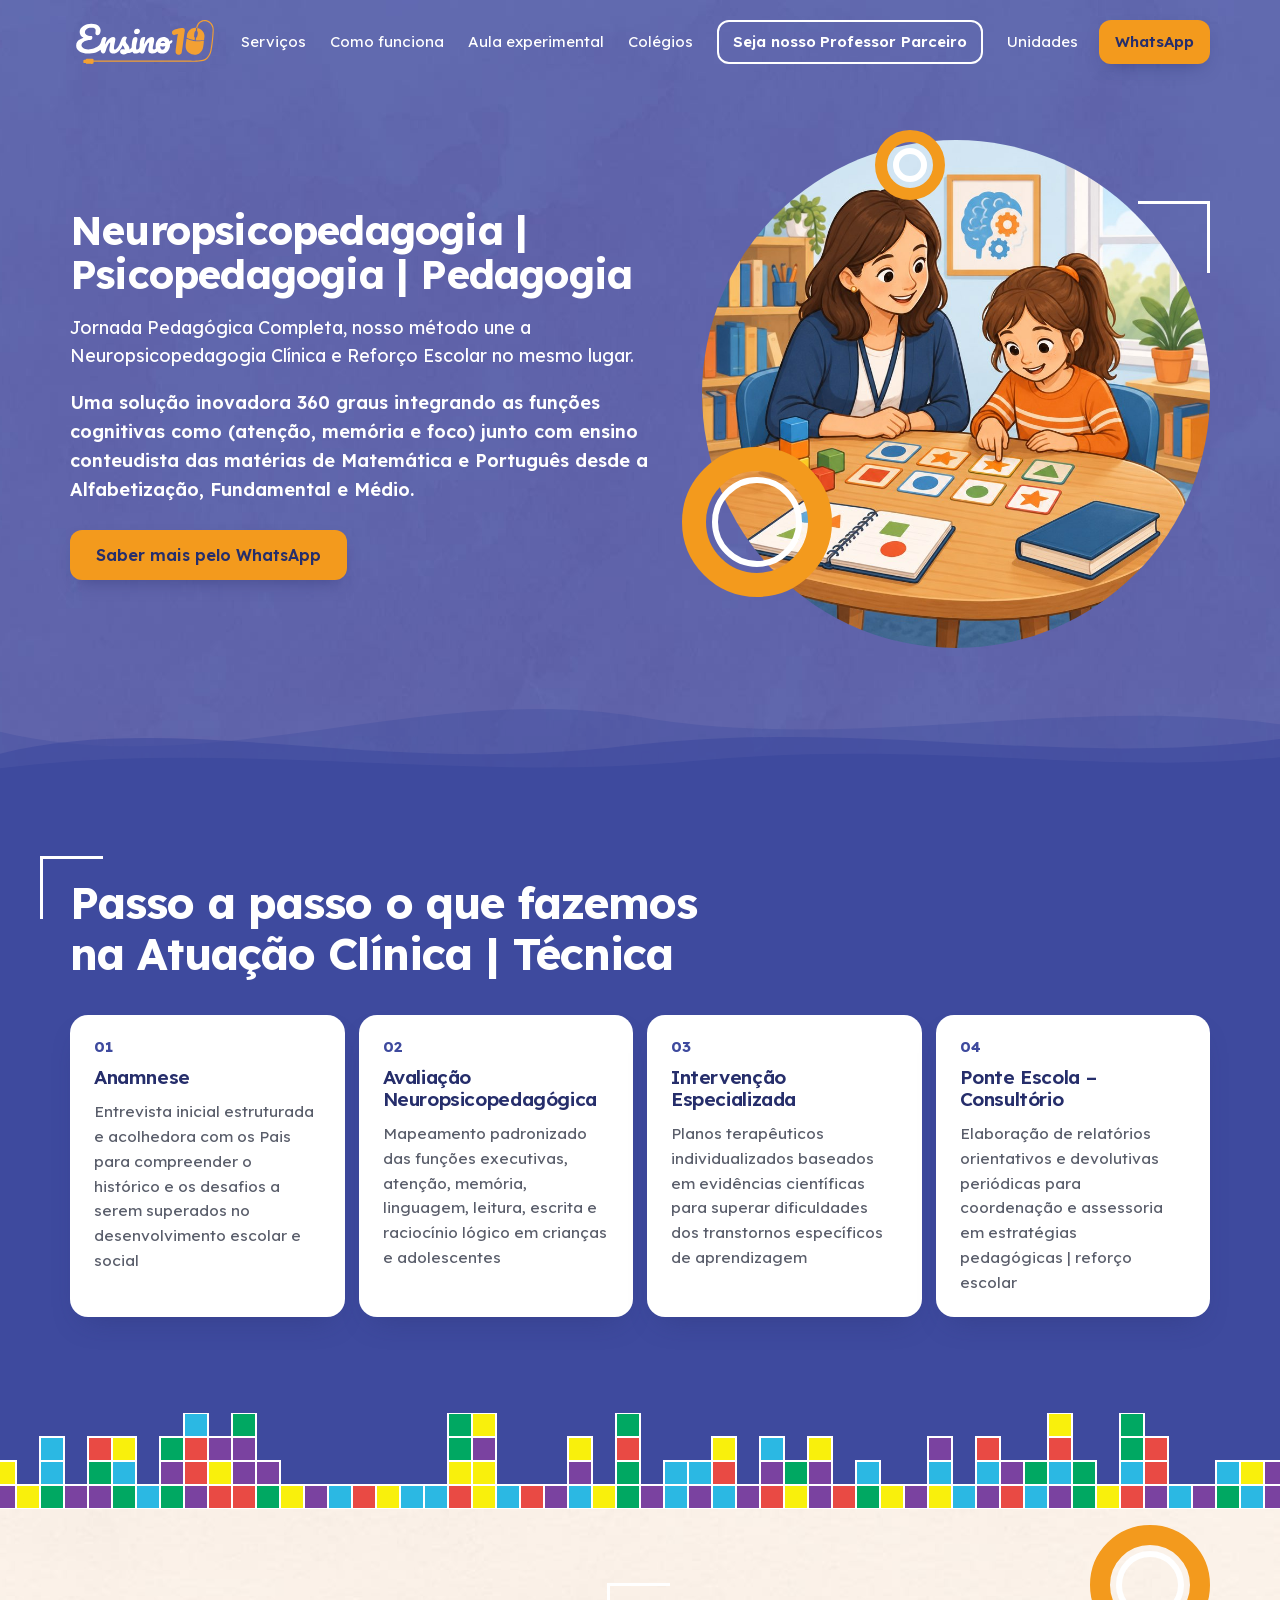
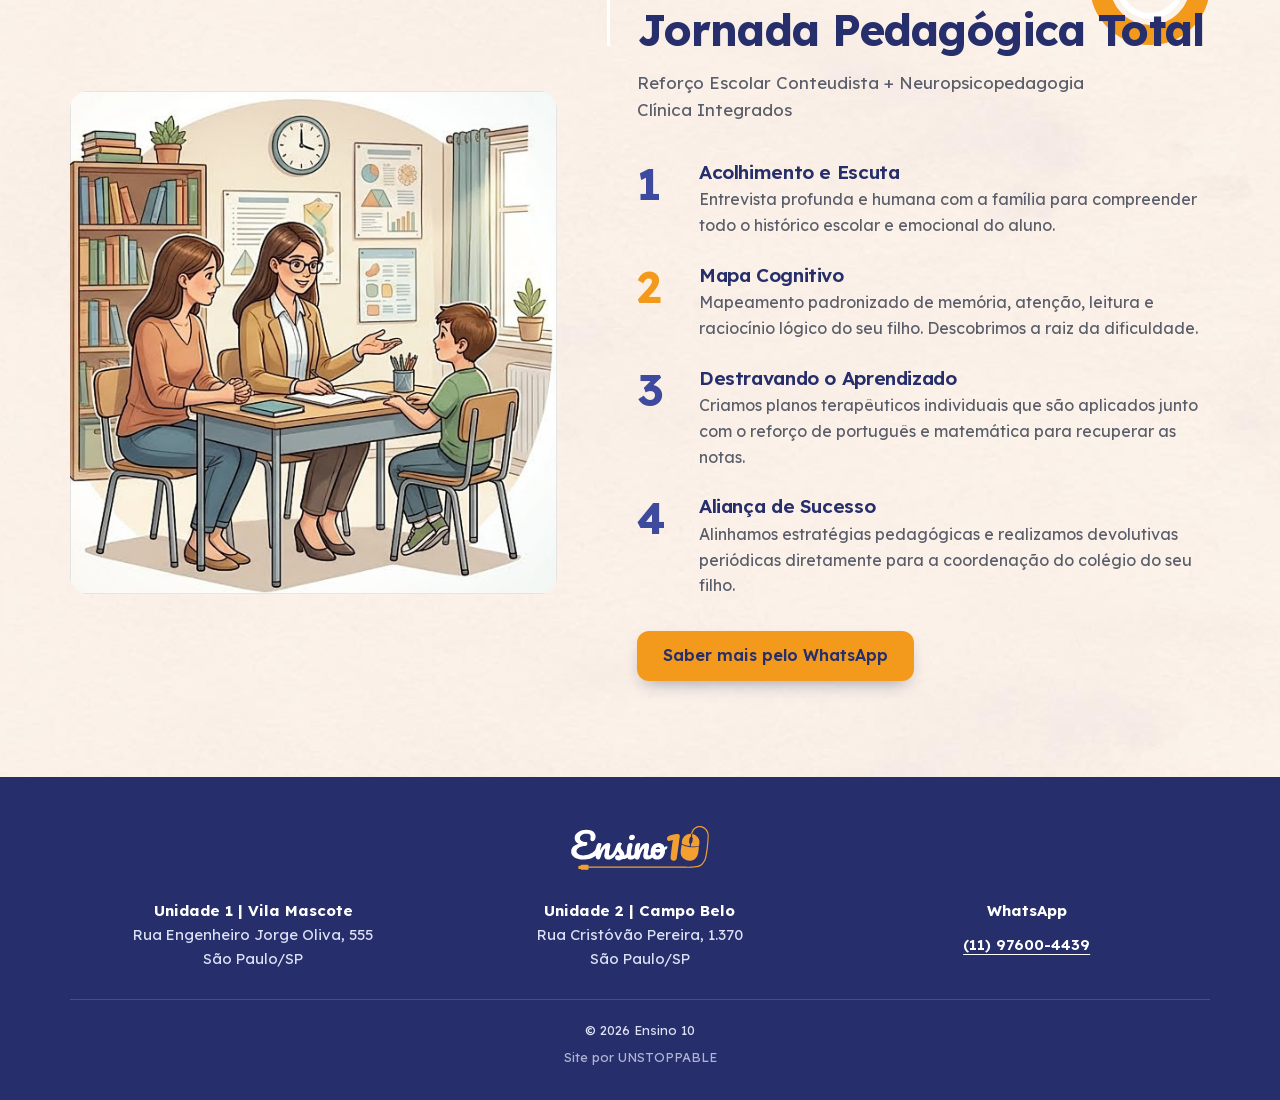
==== commit 11b94ec9: "feat: google analytics e professor parceiro em destaque no menu" ====
--- a/jornada-pedagogica.html
+++ b/jornada-pedagogica.html
@@ -1,6 +1,15 @@
 <!doctype html>
 <html lang="pt-BR">
   <head>
+    <!-- Google tag (gtag.js) -->
+    <script async src="https://www.googletagmanager.com/gtag/js?id=G-NTBXS9Z83C"></script>
+    <script>
+      window.dataLayer = window.dataLayer || [];
+      function gtag(){dataLayer.push(arguments);}
+      gtag('js', new Date());
+
+      gtag('config', 'G-NTBXS9Z83C');
+    </script>
     <meta charset="utf-8">
     <meta name="viewport" content="width=device-width, initial-scale=1, viewport-fit=cover">
     <title>Ensino 10 | Jornada Pedagógica Completa</title>
@@ -21,7 +30,7 @@
     <link rel="apple-touch-icon" href="icone.png">
     <link rel="preload" href="lexend-latin.woff2" as="font" type="font/woff2" crossorigin>
     <link rel="preload" href="textura-hero.jpg?v=2" as="image">
-    <link rel="stylesheet" href="style.css?v=14">
+    <link rel="stylesheet" href="style.css?v=17">
     <script src="script.js?v=6" defer></script>
   </head>
   <body>
@@ -38,7 +47,7 @@
           <a href="./#como-funciona">Como funciona</a>
           <a href="./#aula-experimental">Aula experimental</a>
           <a href="./#colegios">Colégios</a>
-          <a href="./#seja-professor">Seja professor</a>
+          <a class="menu-destaque" href="./#seja-professor">Seja nosso <span>Professor Parceiro</span></a>
           <a href="./#unidades">Unidades</a>
         </nav>
         <a class="btn btn-topo" href="https://wa.me/5511976004439" target="_blank" rel="noopener noreferrer">WhatsApp</a>
--- a/style.css
+++ b/style.css
@@ -506,6 +506,21 @@
   color: var(--laranja);
 }
 
+/* Item em destaque no menu: Seja nosso Professor Parceiro */
+.topo nav .menu-destaque {
+  justify-self: start;
+  column-gap: .3em;
+  padding: 0 14px;
+  border: 2px solid #fff;
+  border-radius: 12px;
+  font-weight: 600;
+}
+
+.topo nav .menu-destaque:hover {
+  background: #fff;
+  color: var(--escuro);
+}
+
 /* No HTML o botão vem antes da lista, para o teclado chegar nos links depois de abrir; na tela, fica no fim */
 .btn-menu {
   order: 1;
@@ -550,6 +565,21 @@
   }
 }
 
+/* Até 1199 px o menu aperta para caber numa linha, e o destaque fica em duas */
+@media (min-width: 960px) and (max-width: 1199.98px) {
+  .topo nav {
+    gap: 16px;
+    font-size: 14px;
+  }
+
+  .topo nav .menu-destaque {
+    flex-direction: column;
+    justify-content: center;
+    padding: 0 10px;
+    line-height: 1.15;
+  }
+}
+
 /* Hero */
 .hero {
   position: relative;
@@ -563,7 +593,8 @@
   gap: 24px;
 }
 
-.hero h1 {
+.hero h1,
+.hero h2 {
   color: #fff;
   font-size: clamp(32px, 8.4vw, 54px);
   line-height: 1.1;
@@ -801,22 +832,6 @@
   .card-destaque {
     grid-template-columns: minmax(0, 1fr) minmax(0, 1.6fr);
     gap: 40px;
-  }
-}
-
-/* Faixa da Jornada Pedagógica (home) */
-.chamada-texto {
-  max-width: 46ch;
-  margin-bottom: 56px;
-  color: #fff;
-  font-size: 19px;
-  font-weight: 600;
-  line-height: 1.5;
-}
-
-@media (min-width: 960px) {
-  .chamada-texto {
-    font-size: 23px;
   }
 }
 
